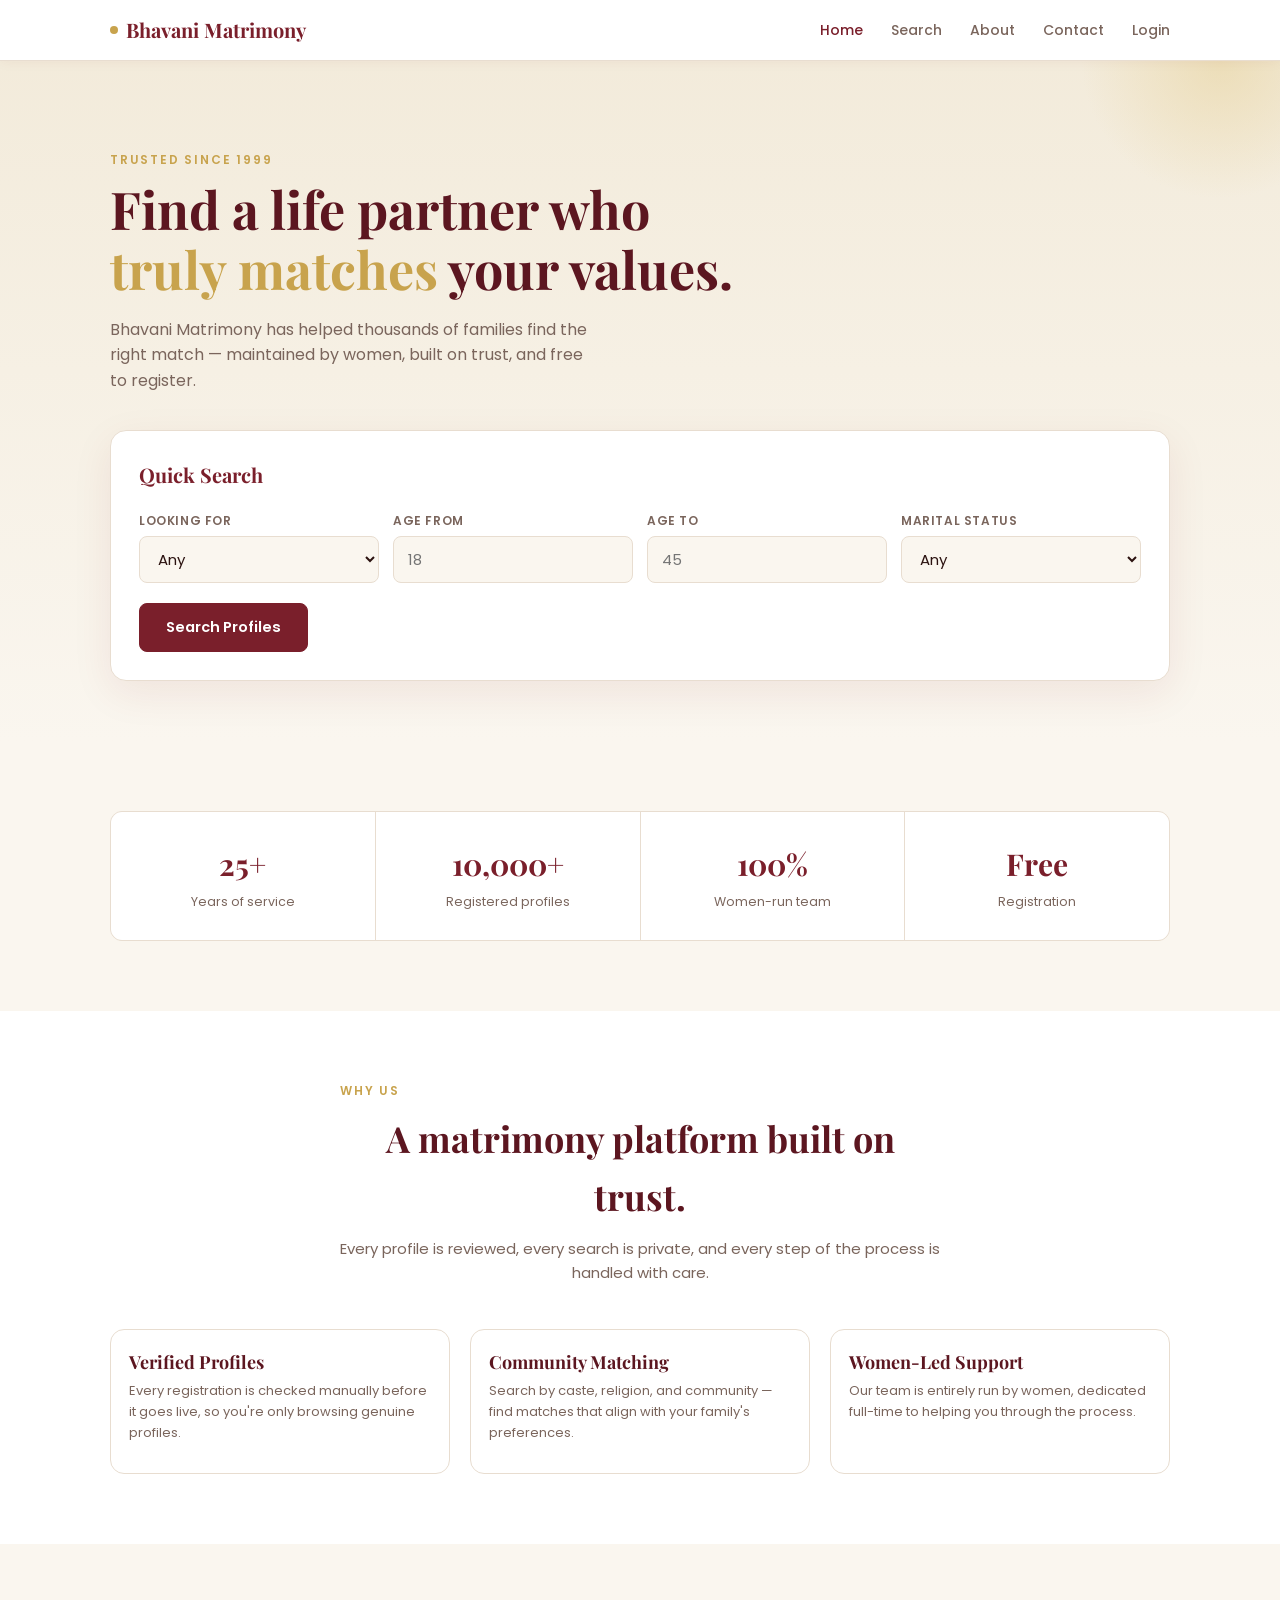
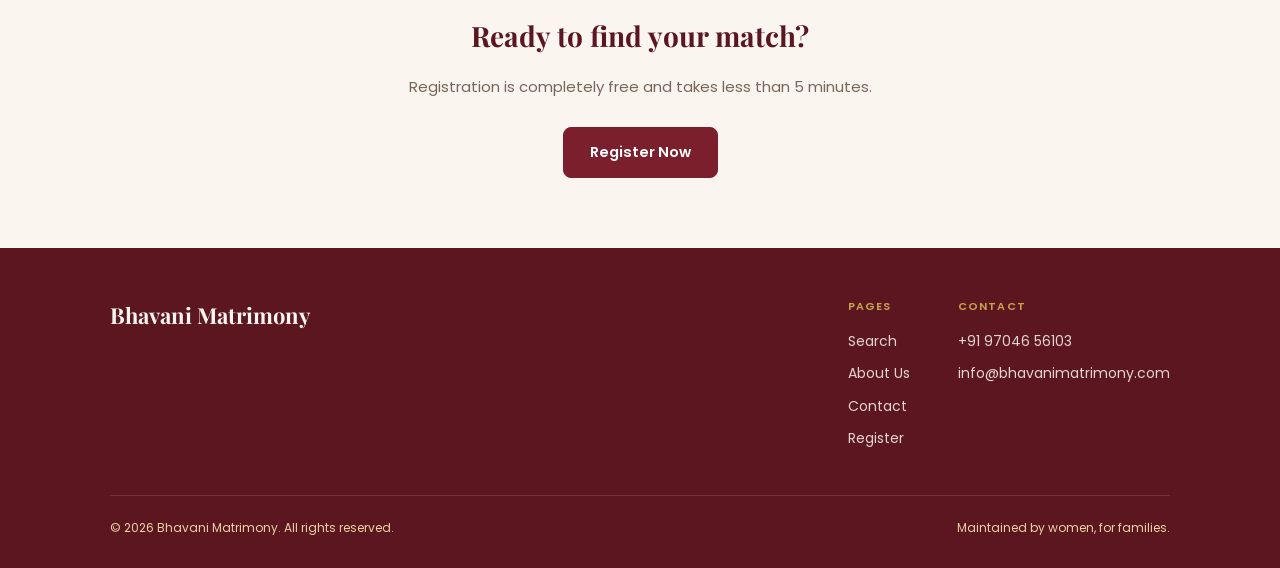
==== index.html @ d1f1956e "Add files via upload" ====
<!DOCTYPE html>
<html lang="en">
<head>
<meta charset="UTF-8">
<meta name="viewport" content="width=device-width, initial-scale=1.0">
<title>Bhavani Matrimony — Find Your Perfect Match</title>
<link rel="stylesheet" href="styles.css">
</head>
<body>

<nav class="nav">
  <div class="wrap">
    <a href="index.html" class="brand"><span class="dot"></span>Bhavani Matrimony</a>
    <button class="nav-toggle" aria-label="Toggle menu">☰</button>
    <ul class="nav-links">
      <li><a href="index.html" class="active">Home</a></li>
      <li><a href="search.html">Search</a></li>
      <li><a href="about.html">About</a></li>
      <li><a href="contact.html">Contact</a></li>
      <li id="nav-auth-slot"><a href="login.html">Login</a></li>
    </ul>
  </div>
</nav>

<header class="hero">
  <div class="wrap">
    <span class="eyebrow">Trusted since 1999</span>
    <h1>Find a life partner who <span>truly matches</span> your values.</h1>
    <p>Bhavani Matrimony has helped thousands of families find the right match — maintained by women, built on trust, and free to register.</p>

    <div class="search-card">
      <h3>Quick Search</h3>
      <form id="quick-search-form">
        <div class="search-grid">
          <div class="field">
            <label for="qs-gender">Looking For</label>
            <select id="qs-gender">
              <option value="">Any</option>
              <option value="male">Groom</option>
              <option value="female">Bride</option>
            </select>
          </div>
          <div class="field">
            <label for="qs-age-min">Age From</label>
            <input type="number" id="qs-age-min" placeholder="18" min="18" max="90">
          </div>
          <div class="field">
            <label for="qs-age-max">Age To</label>
            <input type="number" id="qs-age-max" placeholder="45" min="18" max="90">
          </div>
          <div class="field">
            <label for="qs-marital">Marital Status</label>
            <select id="qs-marital">
              <option value="">Any</option>
              <option value="unmarried">Unmarried</option>
              <option value="divorced">Divorced</option>
              <option value="widowed">Widow/Widower</option>
            </select>
          </div>
        </div>
        <button type="submit" class="btn btn-solid" style="margin-top:20px;">Search Profiles</button>
      </form>
    </div>
  </div>
</header>

<section>
  <div class="wrap">
    <div class="stats">
      <div class="stat"><div class="n">25+</div><div class="l">Years of service</div></div>
      <div class="stat"><div class="n">10,000+</div><div class="l">Registered profiles</div></div>
      <div class="stat"><div class="n">100%</div><div class="l">Women-run team</div></div>
      <div class="stat"><div class="n">Free</div><div class="l">Registration</div></div>
    </div>
  </div>
</section>

<section style="background:var(--white);">
  <div class="wrap">
    <div class="section-head">
      <span class="eyebrow" style="text-align:left;">Why us</span>
      <h2>A matrimony platform built on trust.</h2>
      <p>Every profile is reviewed, every search is private, and every step of the process is handled with care.</p>
    </div>
    <div class="profile-grid" style="grid-template-columns:repeat(3,1fr);">
      <div class="profile-card">
        <div class="profile-body">
          <h4>Verified Profiles</h4>
          <p class="profile-meta">Every registration is checked manually before it goes live, so you're only browsing genuine profiles.</p>
        </div>
      </div>
      <div class="profile-card">
        <div class="profile-body">
          <h4>Community Matching</h4>
          <p class="profile-meta">Search by caste, religion, and community — find matches that align with your family's preferences.</p>
        </div>
      </div>
      <div class="profile-card">
        <div class="profile-body">
          <h4>Women-Led Support</h4>
          <p class="profile-meta">Our team is entirely run by women, dedicated full-time to helping you through the process.</p>
        </div>
      </div>
    </div>
  </div>
</section>

<section>
  <div class="wrap" style="text-align:center;">
    <h2 style="font-family:var(--serif); font-size:28px; color:var(--maroon-dark); margin-bottom:16px;">Ready to find your match?</h2>
    <p style="color:var(--text-dim); margin-bottom:28px;">Registration is completely free and takes less than 5 minutes.</p>
    <a href="register.html" class="btn btn-solid">Register Now</a>
  </div>
</section>

<footer>
  <div class="wrap">
    <div class="footer-top">
      <h3>Bhavani Matrimony</h3>
      <div class="footer-links">
        <div>
          <span>Pages</span>
          <a href="search.html">Search</a>
          <a href="about.html">About Us</a>
          <a href="contact.html">Contact</a>
          <a href="register.html">Register</a>
        </div>
        <div>
          <span>Contact</span>
          <a href="tel:+919704656103">+91 97046 56103</a>
          <a href="mailto:info@bhavanimatrimony.com">info@bhavanimatrimony.com</a>
        </div>
      </div>
    </div>
    <div class="footer-bottom">
      <span>© 2026 Bhavani Matrimony. All rights reserved.</span>
      <span>Maintained by women, for families.</span>
    </div>
  </div>
</footer>

<script src="app.js"></script>
<script>
  document.getElementById('quick-search-form').addEventListener('submit', (e) => {
    e.preventDefault();
    const gender = document.getElementById('qs-gender').value;
    const ageMin = document.getElementById('qs-age-min').value;
    const ageMax = document.getElementById('qs-age-max').value;
    const marital = document.getElementById('qs-marital').value;
    const params = new URLSearchParams();
    if (gender) params.set('gender', gender);
    if (ageMin) params.set('ageMin', ageMin);
    if (ageMax) params.set('ageMax', ageMax);
    if (marital) params.set('marital', marital);
    window.location.href = 'search.html?' + params.toString();
  });
</script>
</body>
</html>
---- styles.css ----
@import url('https://fonts.googleapis.com/css2?family=Playfair+Display:wght@500;600;700&family=Poppins:wght@400;500;600&display=swap');

:root{
  --maroon: #7a1f2b;
  --maroon-dark: #5c1620;
  --gold: #c8a34d;
  --gold-light: #e8d4a0;
  --cream: #faf6ef;
  --cream-2: #f2ead9;
  --text: #2b1210;
  --text-dim: #7a655c;
  --border: #e8ddd0;
  --white: #ffffff;
  --serif: 'Playfair Display', serif;
  --sans: 'Poppins', sans-serif;
}

*{ margin:0; padding:0; box-sizing:border-box; }
html{ scroll-behavior:smooth; }
body{ background:var(--cream); color:var(--text); font-family:var(--sans); line-height:1.6; overflow-x:hidden; font-size:15px; }
a{ color:inherit; text-decoration:none; }
ul{ list-style:none; }
img{ max-width:100%; display:block; }
button, input, select, textarea{ font-family:var(--sans); font-size:15px; }

.wrap{ max-width:1100px; margin:0 auto; padding:0 20px; }

.eyebrow{ font-family:var(--sans); font-size:12px; letter-spacing:0.15em; text-transform:uppercase; color:var(--gold); font-weight:600; display:block; margin-bottom:10px; }

/* ---------- NAV ---------- */
.nav{ position:fixed; top:0; left:0; right:0; z-index:100; background:var(--white); border-bottom:1px solid var(--border); box-shadow:0 1px 12px rgba(122,31,43,0.05); }
.nav .wrap{ display:flex; align-items:center; justify-content:space-between; padding:14px 20px; }
.brand{ font-family:var(--serif); font-size:20px; font-weight:700; color:var(--maroon); display:flex; align-items:center; gap:8px; }
.brand .dot{ width:8px; height:8px; border-radius:50%; background:var(--gold); }
.nav-links{ display:flex; align-items:center; gap:28px; font-size:14px; font-weight:500; }
.nav-links a{ color:var(--text-dim); transition:color 0.2s ease; }
.nav-links a:hover, .nav-links a.active{ color:var(--maroon); }
.nav-cta{ background:var(--maroon); color:var(--white) !important; padding:9px 20px; border-radius:6px; font-weight:600; }
.nav-toggle{ display:none; background:none; border:none; font-size:22px; color:var(--maroon); cursor:pointer; }

@media (max-width:800px){
  .nav-links{ position:fixed; top:0; right:-100%; height:100vh; width:78%; max-width:320px; background:var(--white); flex-direction:column; align-items:flex-start; padding:100px 28px; gap:24px; transition:right 0.3s ease; box-shadow:-4px 0 24px rgba(0,0,0,0.08); }
  .nav-links.open{ right:0; }
  .nav-toggle{ display:block; z-index:101; }
  .nav-cta{ width:100%; text-align:center; }
}

/* ---------- HERO ---------- */
.hero{ padding:150px 0 60px; background:linear-gradient(180deg, var(--cream-2), var(--cream)); position:relative; overflow:hidden; }
.hero::before{ content:''; position:absolute; top:-80px; right:-80px; width:280px; height:280px; border-radius:50%; background:radial-gradient(circle, var(--gold-light) 0%, transparent 70%); opacity:0.6; }
.hero h1{ font-family:var(--serif); font-weight:700; font-size:clamp(30px,6vw,52px); line-height:1.15; color:var(--maroon-dark); max-width:640px; position:relative; }
.hero h1 span{ color:var(--gold); }
.hero p{ font-size:16px; color:var(--text-dim); margin-top:18px; max-width:480px; position:relative; }

/* ---------- SEARCH CARD ---------- */
.search-card{ background:var(--white); border-radius:16px; padding:28px; margin-top:36px; box-shadow:0 12px 40px rgba(122,31,43,0.08); position:relative; border:1px solid var(--border); }
.search-card h3{ font-family:var(--serif); font-size:20px; color:var(--maroon); margin-bottom:20px; }
.search-grid{ display:grid; grid-template-columns:repeat(4,1fr); gap:14px; }
@media (max-width:800px){ .search-grid{ grid-template-columns:1fr 1fr; } }
@media (max-width:480px){ .search-grid{ grid-template-columns:1fr; } }

/* ---------- FORM ELEMENTS ---------- */
.field{ display:flex; flex-direction:column; gap:6px; }
.field label{ font-size:12px; font-weight:600; color:var(--text-dim); text-transform:uppercase; letter-spacing:0.05em; }
.field input, .field select, .field textarea{
  border:1px solid var(--border); border-radius:8px; padding:11px 14px; background:var(--cream);
  color:var(--text); transition:border-color 0.2s ease;
}
.field input:focus, .field select:focus, .field textarea:focus{ outline:none; border-color:var(--maroon); }
.field textarea{ resize:vertical; min-height:90px; }

.btn{ font-weight:600; padding:13px 26px; border-radius:8px; border:1px solid var(--maroon); display:inline-block; cursor:pointer; transition:all 0.2s ease; font-size:14.5px; }
.btn-solid{ background:var(--maroon); color:var(--white); }
.btn-solid:hover{ background:var(--maroon-dark); }
.btn-ghost{ background:transparent; color:var(--maroon); }
.btn-ghost:hover{ background:var(--maroon); color:var(--white); }
.btn-gold{ background:var(--gold); color:var(--maroon-dark); border-color:var(--gold); }
.btn-block{ width:100%; text-align:center; }
.btn[disabled]{ opacity:0.6; cursor:not-allowed; }

/* ---------- SECTIONS ---------- */
section{ padding:70px 0; }
.section-head{ max-width:600px; margin:0 auto 44px; text-align:center; }
.section-head h2{ font-family:var(--serif); font-size:clamp(26px,4vw,36px); color:var(--maroon-dark); font-weight:700; }
.section-head p{ color:var(--text-dim); margin-top:12px; }

/* ---------- STATS ---------- */
.stats{ display:grid; grid-template-columns:repeat(4,1fr); gap:1px; background:var(--border); border-radius:12px; overflow:hidden; border:1px solid var(--border); }
@media (max-width:700px){ .stats{ grid-template-columns:1fr 1fr; } }
.stat{ background:var(--white); padding:28px 20px; text-align:center; }
.stat .n{ font-family:var(--serif); font-size:30px; font-weight:700; color:var(--maroon); }
.stat .l{ font-size:12.5px; color:var(--text-dim); margin-top:4px; }

/* ---------- PROFILE CARDS ---------- */
.profile-grid{ display:grid; grid-template-columns:repeat(3,1fr); gap:20px; }
@media (max-width:900px){ .profile-grid{ grid-template-columns:1fr 1fr; } }
@media (max-width:560px){ .profile-grid{ grid-template-columns:1fr; } }

.profile-card{ background:var(--white); border:1px solid var(--border); border-radius:14px; overflow:hidden; transition:transform 0.25s ease, box-shadow 0.25s ease; }
.profile-card:hover{ transform:translateY(-4px); box-shadow:0 16px 32px rgba(122,31,43,0.1); }
.profile-photo{ width:100%; aspect-ratio:1/1; background:var(--cream-2); display:flex; align-items:center; justify-content:center; font-family:var(--serif); font-size:32px; color:var(--gold); overflow:hidden; }
.profile-photo img{ width:100%; height:100%; object-fit:cover; }
.profile-body{ padding:18px; }
.profile-body h4{ font-family:var(--serif); font-size:18px; color:var(--maroon-dark); margin-bottom:4px; }
.profile-meta{ font-size:13px; color:var(--text-dim); margin-bottom:12px; }
.profile-tags{ display:flex; flex-wrap:wrap; gap:6px; margin-bottom:14px; }
.tag{ font-size:11px; background:var(--cream-2); color:var(--maroon); padding:4px 10px; border-radius:999px; font-weight:600; }

/* ---------- AUTH CARD ---------- */
.auth-wrap{ min-height:100vh; display:flex; align-items:center; justify-content:center; padding:120px 20px 60px; background:linear-gradient(180deg, var(--cream-2), var(--cream)); }
.auth-card{ background:var(--white); border-radius:16px; padding:40px 32px; max-width:440px; width:100%; box-shadow:0 20px 60px rgba(122,31,43,0.1); border:1px solid var(--border); }
.auth-card h2{ font-family:var(--serif); font-size:26px; color:var(--maroon-dark); margin-bottom:6px; }
.auth-card p.sub{ color:var(--text-dim); font-size:14px; margin-bottom:28px; }
.auth-card .field{ margin-bottom:18px; }
.auth-switch{ text-align:center; margin-top:22px; font-size:14px; color:var(--text-dim); }
.auth-switch a{ color:var(--maroon); font-weight:600; }
.form-msg{ font-size:13.5px; padding:10px 14px; border-radius:8px; margin-bottom:18px; display:none; }
.form-msg.show{ display:block; }
.form-msg.error{ background:#fdeceb; color:#a3271e; }
.form-msg.success{ background:#eaf6ec; color:#1e6b30; }

/* ---------- FOOTER ---------- */
footer{ background:var(--maroon-dark); color:var(--cream); padding:50px 0 30px; }
.footer-top{ display:flex; justify-content:space-between; flex-wrap:wrap; gap:32px; margin-bottom:36px; }
.footer-top h3{ font-family:var(--serif); font-size:22px; max-width:320px; }
.footer-top p{ color:var(--gold-light); font-size:13.5px; margin-top:10px; max-width:320px; }
.footer-links{ display:flex; gap:48px; flex-wrap:wrap; }
.footer-links div span{ font-size:11px; letter-spacing:0.1em; text-transform:uppercase; color:var(--gold); display:block; margin-bottom:14px; font-weight:600; }
.footer-links a{ display:block; font-size:14px; color:var(--cream); opacity:0.85; margin-bottom:10px; }
.footer-links a:hover{ opacity:1; }
.footer-bottom{ display:flex; justify-content:space-between; padding-top:22px; border-top:1px solid rgba(255,255,255,0.12); font-size:12px; color:var(--gold-light); flex-wrap:wrap; gap:10px; }

/* ---------- PAGE HEADER ---------- */
.page-head{ padding:140px 0 50px; background:linear-gradient(180deg, var(--cream-2), var(--cream)); text-align:center; }
.page-head h1{ font-family:var(--serif); font-size:clamp(30px,5vw,44px); color:var(--maroon-dark); font-weight:700; }
.page-head p{ color:var(--text-dim); margin-top:14px; max-width:480px; margin-left:auto; margin-right:auto; }

/* ---------- DASHBOARD ---------- */
.dash-grid{ display:grid; grid-template-columns:260px 1fr; gap:32px; }
@media (max-width:800px){ .dash-grid{ grid-template-columns:1fr; } }
.dash-side{ background:var(--white); border:1px solid var(--border); border-radius:14px; padding:24px; height:fit-content; }
.dash-side .avatar{ width:80px; height:80px; border-radius:50%; background:var(--cream-2); display:flex; align-items:center; justify-content:center; font-family:var(--serif); font-size:26px; color:var(--gold); margin-bottom:14px; overflow:hidden; }
.dash-side .avatar img{ width:100%; height:100%; object-fit:cover; }
.dash-side h4{ font-family:var(--serif); font-size:18px; color:var(--maroon-dark); }
.dash-side p{ font-size:13px; color:var(--text-dim); margin-top:4px; }
.dash-main{ background:var(--white); border:1px solid var(--border); border-radius:14px; padding:28px; }
.dash-main h3{ font-family:var(--serif); font-size:20px; color:var(--maroon-dark); margin-bottom:20px; }
.field-grid{ display:grid; grid-template-columns:1fr 1fr; gap:18px; }
@media (max-width:600px){ .field-grid{ grid-template-columns:1fr; } }

.loader{ text-align:center; padding:60px 20px; color:var(--text-dim); }
.empty-state{ text-align:center; padding:60px 20px; color:var(--text-dim); }
.empty-state h4{ font-family:var(--serif); color:var(--maroon-dark); font-size:20px; margin-bottom:8px; }
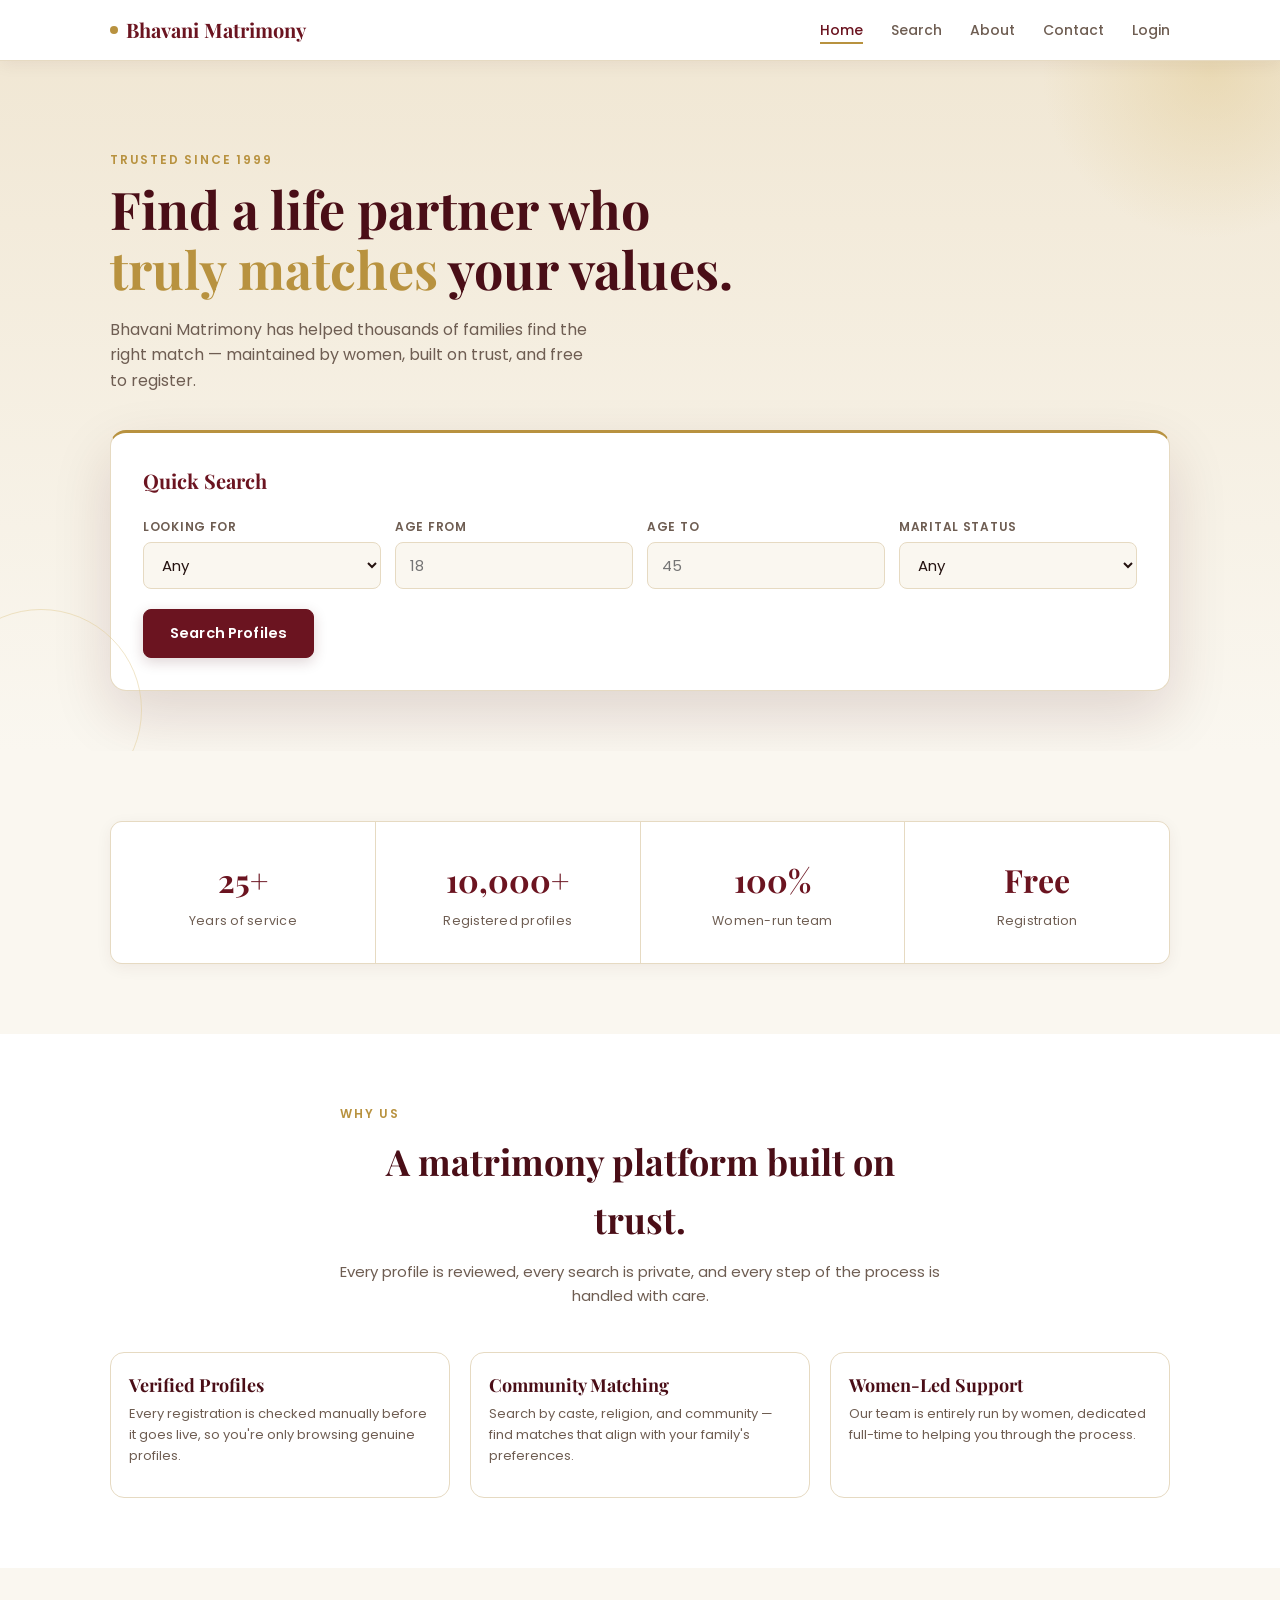
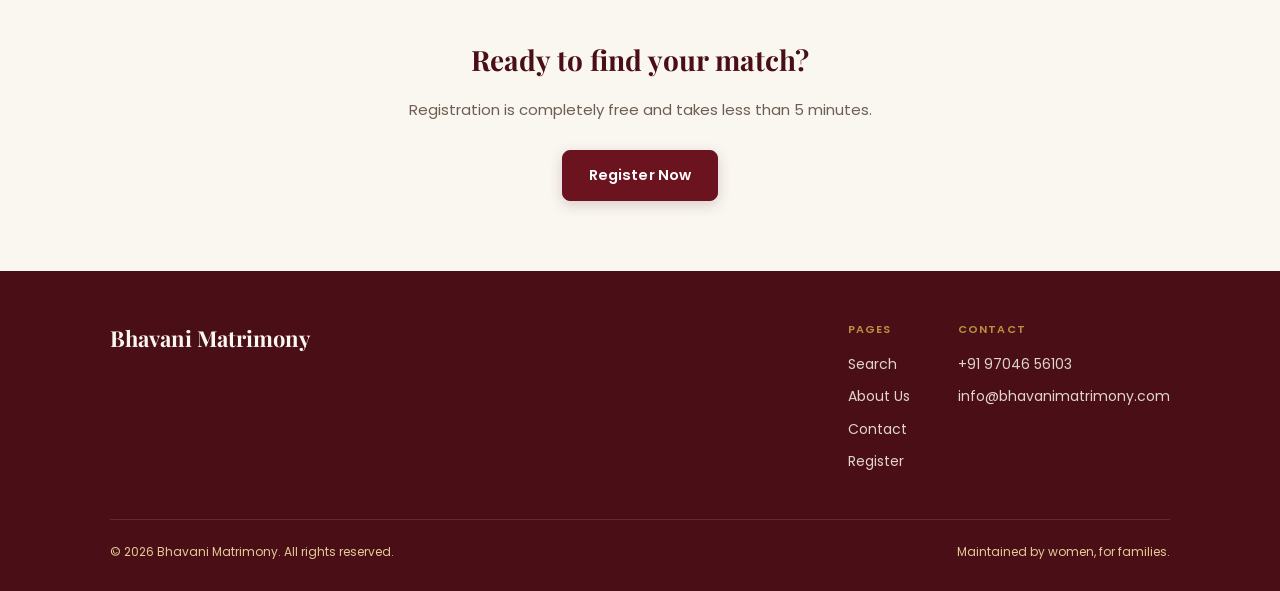
==== commit 9d28424c: "Add files via upload" ====
--- a/index.html
+++ b/index.html
@@ -25,10 +25,10 @@
 <header class="hero">
   <div class="wrap">
     <span class="eyebrow">Trusted since 1999</span>
-    <h1>Find a life partner who <span>truly matches</span> your values.</h1>
+    <h1 class="reveal">Find a life partner who <span>truly matches</span> your values.</h1>
     <p>Bhavani Matrimony has helped thousands of families find the right match — maintained by women, built on trust, and free to register.</p>
 
-    <div class="search-card">
+    <div class="search-card reveal">
       <h3>Quick Search</h3>
       <form id="quick-search-form">
         <div class="search-grid">
@@ -66,7 +66,7 @@
 
 <section>
   <div class="wrap">
-    <div class="stats">
+    <div class="stats reveal">
       <div class="stat"><div class="n">25+</div><div class="l">Years of service</div></div>
       <div class="stat"><div class="n">10,000+</div><div class="l">Registered profiles</div></div>
       <div class="stat"><div class="n">100%</div><div class="l">Women-run team</div></div>
@@ -77,12 +77,12 @@
 
 <section style="background:var(--white);">
   <div class="wrap">
-    <div class="section-head">
+    <div class="section-head reveal">
       <span class="eyebrow" style="text-align:left;">Why us</span>
       <h2>A matrimony platform built on trust.</h2>
       <p>Every profile is reviewed, every search is private, and every step of the process is handled with care.</p>
     </div>
-    <div class="profile-grid" style="grid-template-columns:repeat(3,1fr);">
+    <div class="profile-grid reveal" style="grid-template-columns:repeat(3,1fr);">
       <div class="profile-card">
         <div class="profile-body">
           <h4>Verified Profiles</h4>
--- a/styles.css
+++ b/styles.css
@@ -1,18 +1,23 @@
 @import url('https://fonts.googleapis.com/css2?family=Playfair+Display:wght@500;600;700&family=Poppins:wght@400;500;600&display=swap');
 
 :root{
-  --maroon: #7a1f2b;
-  --maroon-dark: #5c1620;
-  --gold: #c8a34d;
-  --gold-light: #e8d4a0;
-  --cream: #faf6ef;
-  --cream-2: #f2ead9;
-  --text: #2b1210;
-  --text-dim: #7a655c;
-  --border: #e8ddd0;
+  --maroon: #6b1420;
+  --maroon-dark: #4a0e17;
+  --maroon-light: #8f2434;
+  --gold: #b8923f;
+  --gold-light: #e2cb94;
+  --gold-dark: #8f6f2b;
+  --cream: #faf7f0;
+  --cream-2: #f0e6d2;
+  --text: #241210;
+  --text-dim: #6e5d52;
+  --border: #e6dac2;
   --white: #ffffff;
   --serif: 'Playfair Display', serif;
   --sans: 'Poppins', sans-serif;
+  --shadow-sm: 0 4px 16px rgba(74,14,23,0.06);
+  --shadow-md: 0 12px 36px rgba(74,14,23,0.10);
+  --shadow-lg: 0 24px 60px rgba(74,14,23,0.14);
 }
 
 *{ margin:0; padding:0; box-sizing:border-box; }
@@ -28,12 +33,15 @@
 .eyebrow{ font-family:var(--sans); font-size:12px; letter-spacing:0.15em; text-transform:uppercase; color:var(--gold); font-weight:600; display:block; margin-bottom:10px; }
 
 /* ---------- NAV ---------- */
-.nav{ position:fixed; top:0; left:0; right:0; z-index:100; background:var(--white); border-bottom:1px solid var(--border); box-shadow:0 1px 12px rgba(122,31,43,0.05); }
+.nav{ position:fixed; top:0; left:0; right:0; z-index:100; background:var(--white); border-bottom:1px solid var(--border); box-shadow:var(--shadow-sm); }
 .nav .wrap{ display:flex; align-items:center; justify-content:space-between; padding:14px 20px; }
 .brand{ font-family:var(--serif); font-size:20px; font-weight:700; color:var(--maroon); display:flex; align-items:center; gap:8px; }
 .brand .dot{ width:8px; height:8px; border-radius:50%; background:var(--gold); }
 .nav-links{ display:flex; align-items:center; gap:28px; font-size:14px; font-weight:500; }
-.nav-links a{ color:var(--text-dim); transition:color 0.2s ease; }
+.nav-links a{ color:var(--text-dim); transition:color 0.25s ease; position:relative; padding-bottom:2px; }
+.nav-links a::after{ content:''; position:absolute; left:0; bottom:-2px; width:0; height:1.5px; background:var(--gold); transition:width 0.25s ease; }
+.nav-links a.nav-cta::after{ display:none; }
+.nav-links a:hover::after, .nav-links a.active::after{ width:100%; }
 .nav-links a:hover, .nav-links a.active{ color:var(--maroon); }
 .nav-cta{ background:var(--maroon); color:var(--white) !important; padding:9px 20px; border-radius:6px; font-weight:600; }
 .nav-toggle{ display:none; background:none; border:none; font-size:22px; color:var(--maroon); cursor:pointer; }
@@ -47,36 +55,43 @@
 
 /* ---------- HERO ---------- */
 .hero{ padding:150px 0 60px; background:linear-gradient(180deg, var(--cream-2), var(--cream)); position:relative; overflow:hidden; }
-.hero::before{ content:''; position:absolute; top:-80px; right:-80px; width:280px; height:280px; border-radius:50%; background:radial-gradient(circle, var(--gold-light) 0%, transparent 70%); opacity:0.6; }
+.hero::before{ content:''; position:absolute; top:-100px; right:-100px; width:340px; height:340px; border-radius:50%; background:radial-gradient(circle, var(--gold-light) 0%, transparent 70%); opacity:0.5; }
+.hero::after{ content:''; position:absolute; bottom:-60px; left:-60px; width:200px; height:200px; border-radius:50%; border:1px solid var(--gold-light); opacity:0.5; }
 .hero h1{ font-family:var(--serif); font-weight:700; font-size:clamp(30px,6vw,52px); line-height:1.15; color:var(--maroon-dark); max-width:640px; position:relative; }
 .hero h1 span{ color:var(--gold); }
 .hero p{ font-size:16px; color:var(--text-dim); margin-top:18px; max-width:480px; position:relative; }
 
 /* ---------- SEARCH CARD ---------- */
-.search-card{ background:var(--white); border-radius:16px; padding:28px; margin-top:36px; box-shadow:0 12px 40px rgba(122,31,43,0.08); position:relative; border:1px solid var(--border); }
+.search-card{ background:var(--white); border-radius:16px; padding:32px; margin-top:36px; box-shadow:var(--shadow-lg); position:relative; border:1px solid var(--border); border-top:3px solid var(--gold); }
 .search-card h3{ font-family:var(--serif); font-size:20px; color:var(--maroon); margin-bottom:20px; }
 .search-grid{ display:grid; grid-template-columns:repeat(4,1fr); gap:14px; }
 @media (max-width:800px){ .search-grid{ grid-template-columns:1fr 1fr; } }
 @media (max-width:480px){ .search-grid{ grid-template-columns:1fr; } }
 
+/* ---------- REVEAL ---------- */
+.reveal{ opacity:1; transform:none; transition:opacity 0.7s cubic-bezier(0.4,0,0.2,1), transform 0.7s cubic-bezier(0.4,0,0.2,1); }
+.reveal.pre{ opacity:0; transform:translateY(28px); }
+.reveal.pre.in{ opacity:1; transform:translateY(0); }
+
 /* ---------- FORM ELEMENTS ---------- */
 .field{ display:flex; flex-direction:column; gap:6px; }
-.field label{ font-size:12px; font-weight:600; color:var(--text-dim); text-transform:uppercase; letter-spacing:0.05em; }
+.field label{ font-size:12px; font-weight:600; color:var(--text-dim); text-transform:uppercase; letter-spacing:0.06em; }
 .field input, .field select, .field textarea{
   border:1px solid var(--border); border-radius:8px; padding:11px 14px; background:var(--cream);
-  color:var(--text); transition:border-color 0.2s ease;
+  color:var(--text); transition:border-color 0.25s ease, box-shadow 0.25s ease;
 }
-.field input:focus, .field select:focus, .field textarea:focus{ outline:none; border-color:var(--maroon); }
+.field input:focus, .field select:focus, .field textarea:focus{ outline:none; border-color:var(--gold); box-shadow:0 0 0 3px rgba(184,146,63,0.15); }
 .field textarea{ resize:vertical; min-height:90px; }
 
-.btn{ font-weight:600; padding:13px 26px; border-radius:8px; border:1px solid var(--maroon); display:inline-block; cursor:pointer; transition:all 0.2s ease; font-size:14.5px; }
-.btn-solid{ background:var(--maroon); color:var(--white); }
-.btn-solid:hover{ background:var(--maroon-dark); }
+.btn{ font-weight:600; padding:13px 26px; border-radius:8px; border:1px solid var(--maroon); display:inline-block; cursor:pointer; transition:all 0.25s cubic-bezier(0.4,0,0.2,1); font-size:14.5px; letter-spacing:0.01em; }
+.btn-solid{ background:var(--maroon); color:var(--white); box-shadow:0 4px 14px rgba(74,14,23,0.18); }
+.btn-solid:hover{ background:var(--maroon-dark); transform:translateY(-2px); box-shadow:0 8px 22px rgba(74,14,23,0.24); }
 .btn-ghost{ background:transparent; color:var(--maroon); }
-.btn-ghost:hover{ background:var(--maroon); color:var(--white); }
-.btn-gold{ background:var(--gold); color:var(--maroon-dark); border-color:var(--gold); }
+.btn-ghost:hover{ background:var(--maroon); color:var(--white); transform:translateY(-2px); }
+.btn-gold{ background:var(--gold); color:var(--maroon-dark); border-color:var(--gold); box-shadow:0 4px 14px rgba(184,146,63,0.25); }
+.btn-gold:hover{ background:var(--gold-dark); transform:translateY(-2px); }
 .btn-block{ width:100%; text-align:center; }
-.btn[disabled]{ opacity:0.6; cursor:not-allowed; }
+.btn[disabled]{ opacity:0.6; cursor:not-allowed; transform:none !important; }
 
 /* ---------- SECTIONS ---------- */
 section{ padding:70px 0; }
@@ -85,19 +100,20 @@
 .section-head p{ color:var(--text-dim); margin-top:12px; }
 
 /* ---------- STATS ---------- */
-.stats{ display:grid; grid-template-columns:repeat(4,1fr); gap:1px; background:var(--border); border-radius:12px; overflow:hidden; border:1px solid var(--border); }
+.stats{ display:grid; grid-template-columns:repeat(4,1fr); gap:1px; background:var(--border); border-radius:12px; overflow:hidden; border:1px solid var(--border); box-shadow:var(--shadow-sm); }
 @media (max-width:700px){ .stats{ grid-template-columns:1fr 1fr; } }
-.stat{ background:var(--white); padding:28px 20px; text-align:center; }
-.stat .n{ font-family:var(--serif); font-size:30px; font-weight:700; color:var(--maroon); }
-.stat .l{ font-size:12.5px; color:var(--text-dim); margin-top:4px; }
+.stat{ background:var(--white); padding:32px 20px; text-align:center; transition:background 0.3s ease; }
+.stat:hover{ background:var(--cream-2); }
+.stat .n{ font-family:var(--serif); font-size:32px; font-weight:700; color:var(--maroon); }
+.stat .l{ font-size:12.5px; color:var(--text-dim); margin-top:6px; letter-spacing:0.02em; }
 
 /* ---------- PROFILE CARDS ---------- */
 .profile-grid{ display:grid; grid-template-columns:repeat(3,1fr); gap:20px; }
 @media (max-width:900px){ .profile-grid{ grid-template-columns:1fr 1fr; } }
 @media (max-width:560px){ .profile-grid{ grid-template-columns:1fr; } }
 
-.profile-card{ background:var(--white); border:1px solid var(--border); border-radius:14px; overflow:hidden; transition:transform 0.25s ease, box-shadow 0.25s ease; }
-.profile-card:hover{ transform:translateY(-4px); box-shadow:0 16px 32px rgba(122,31,43,0.1); }
+.profile-card{ background:var(--white); border:1px solid var(--border); border-radius:14px; overflow:hidden; transition:transform 0.3s cubic-bezier(0.4,0,0.2,1), box-shadow 0.3s ease, border-color 0.3s ease; }
+.profile-card:hover{ transform:translateY(-6px); box-shadow:var(--shadow-lg); border-color:var(--gold-light); }
 .profile-photo{ width:100%; aspect-ratio:1/1; background:var(--cream-2); display:flex; align-items:center; justify-content:center; font-family:var(--serif); font-size:32px; color:var(--gold); overflow:hidden; }
 .profile-photo img{ width:100%; height:100%; object-fit:cover; }
 .profile-body{ padding:18px; }
@@ -108,7 +124,7 @@
 
 /* ---------- AUTH CARD ---------- */
 .auth-wrap{ min-height:100vh; display:flex; align-items:center; justify-content:center; padding:120px 20px 60px; background:linear-gradient(180deg, var(--cream-2), var(--cream)); }
-.auth-card{ background:var(--white); border-radius:16px; padding:40px 32px; max-width:440px; width:100%; box-shadow:0 20px 60px rgba(122,31,43,0.1); border:1px solid var(--border); }
+.auth-card{ background:var(--white); border-radius:16px; padding:40px 32px; max-width:440px; width:100%; box-shadow:var(--shadow-lg); border:1px solid var(--border); border-top:3px solid var(--gold); }
 .auth-card h2{ font-family:var(--serif); font-size:26px; color:var(--maroon-dark); margin-bottom:6px; }
 .auth-card p.sub{ color:var(--text-dim); font-size:14px; margin-bottom:28px; }
 .auth-card .field{ margin-bottom:18px; }
